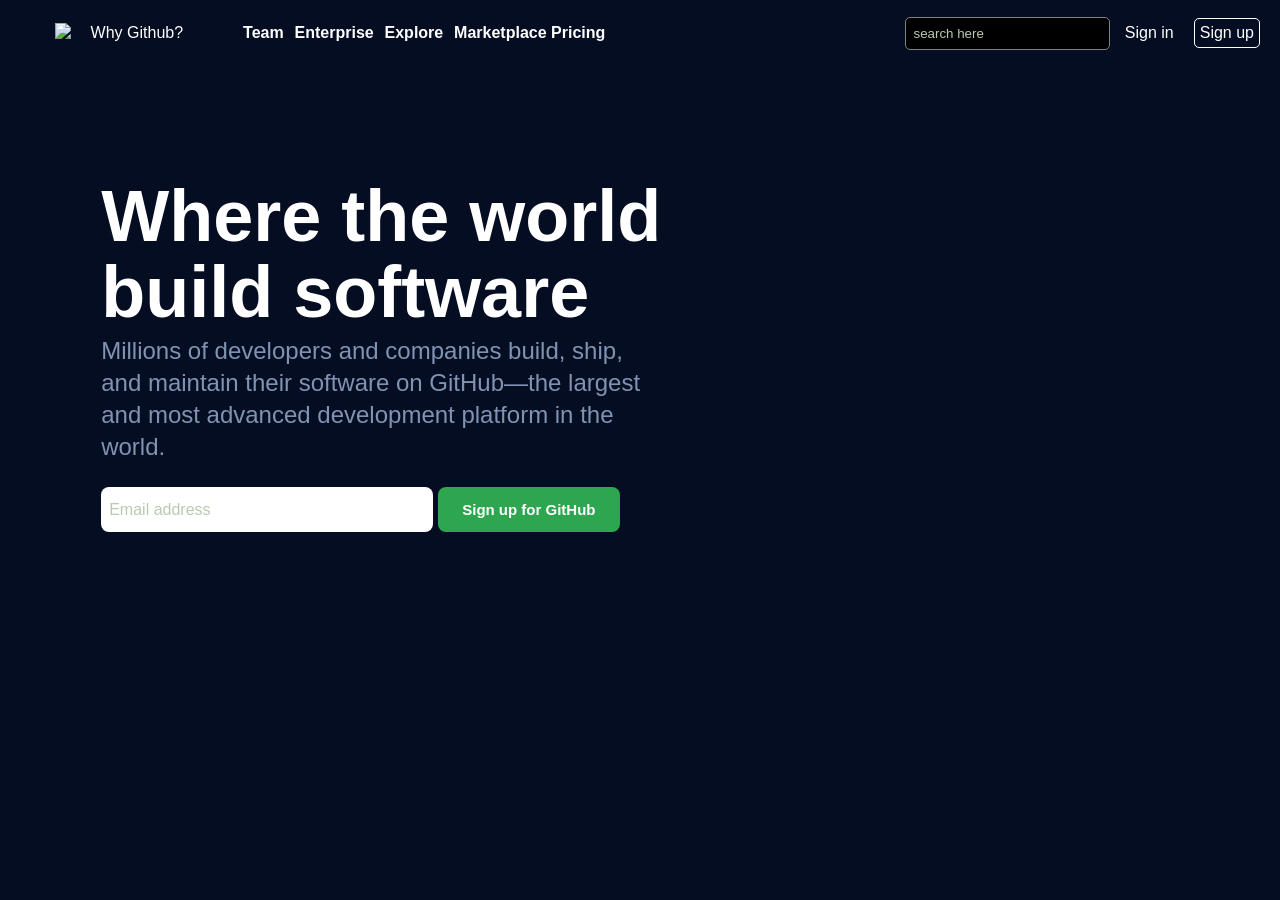
==== index.html @ ba2aca70 "github" ====
<!DOCTYPE html>
<html>
<head>
	<meta charset="utf-8">
	<meta name="viewport" content="width=device-width, initial-scale=1">
	<!-- Global site tag (gtag.js) - Google Analytics -->
	<script async src="https://www.googletagmanager.com/gtag/js?id=G-JNS5R1EDV7"></script>
	<script>
  	window.dataLayer = window.dataLayer || [];
  	function gtag(){dataLayer.push(arguments);}
  	gtag('js', new Date());

  	gtag('config', 'G-JNS5R1EDV7');
	</script>
	<link rel="stylesheet" type="text/css" href="./style/style.css">
	<link rel="stylesheet" type="text/css" href="./style/home.css">
	<script src="https://code.iconify.design/2/2.1.0/iconify.min.js"></script>

	<title></title>
</head>
<body>
	<div class="main_home">
		<div id="navbar" class="Home_navbar"> 
		<div id="logo">
			<a href="index.html"><img src="https://avatars.githubusercontent.com/u/9919?s=280&v=4"></a> 
		</div>
		<a href="">Why Github?</a>
		<div id="options"> 
			<ul id="list"> 
				<li><a href="">Team</a></li>
				<li><a href="">Enterprise</a></li>
				<li><a href="">Explore</a></li>
				<li><a href="expoler.html">Marketplace Pricing</a></li>
			</ul>
		</div>
		<div id="search">
			<input type="text" id="search-input" placeholder="search here"> 
		</div>

		<a href="signIn.html" id="sign_in">Sign in</a>
		<a href="signUp.html" id="sign_up">Sign up</a>

		</div>
		<div id="user_container">
				<div id="user_navbar">
					<ul>
						<li class="list-item active">
							<div>
								<span class="iconify" data-icon="akar-icons:book"></span>
								<span>Overview</span>
							</div>
						</li>
						<li class="list-item">
							<div>
								<span class="iconify" data-icon="octicon:repo-16"></span>
								<span>Repositories</span>

							</div>
						</li>
						<li class="list-item">
							<div>
								<span class="iconify" data-icon="octicon:table-16"></span>
								<span>Projects</span>
							</div>
						</li>
						<li class="list-item">
							<div>
								<span class="iconify" data-icon="octicon:package-16"></span>
								<span>Packages</span>
							</div>
						</li>
						<li class="list-item">
						<div>
							<span class="iconify" data-icon="ant-design:star-outlined"></span> 
							<span>Stars</span>
						</div>
					</li>
				</ul>
			</div>
		</div>
		<div id="container" class="home_main">
			<div class="home_des">
			
				<h1>Where the world build software</h1>
				<p>Millions of developers and companies build, ship, and maintain their software on GitHub—the largest and most 	advanced development platform in the world.
				</p>
				<div class="home_input"> 
					<input type="text" placeholder="Email address">
					<button>Sign up for GitHub</button>
				</div>
			</div>
			<div class="earth_video">
				<video playsinline autoplay muted loop>
  					<source src="./video/earth.mp4" type="video/mp4">
  					<source src="./video/earth.mp4" type="video/ogg">
					Your browser does not support the video tag.
				</video>	
			</div>
		</div>
	</div>	
</body>
</html>


<script type="module">
	import {getUser , appendData} from "./scripts/getUser.js"


	let input = document.querySelector("#search-input")
	let main = document.querySelector("#container")
	var response;
	input.addEventListener("keypress" , searchUser)

	let user_nav = document.querySelector("#user_navbar")
	let home_container = document.querySelector(".main_home")
	var home = document.querySelector(".home__con")
	async function searchUser(event){
		
			
			if(event.key == "Enter"){
				main.innerHTML = ""
				let query = input.value
				response = await getUser(query)
				console.log(response)
				console.log(response.message)
				if(response.message != "Not Found"){
					let {avatar_url} = response
					appendData(response , main , "Overview")
					user_nav.style.display = "block";
					home_container.classList.add("home_white")
				}else{
					main.innerHTML = '<img src="https://i.stack.imgur.com/Esppm.png" class="not_found">'
					user_nav.style.display = "none";
				}

				home.classList.remove("home__con")
			}
	}

	var items = document.querySelectorAll(".list-item")
	for(var i = 0 ; i < items.length ; i++){
		items[i].addEventListener("click" , function(){
			var cur = document.querySelector(".active")
			cur.classList.remove("active")
			this.classList.add("active")
			var text = this.innerText
			console.log(text)
			appendData(response , main , text)
			
			
			
		})
	}

</script>
---- style/style.css ----
@font-face {
  font-family:Segoe UI;
  src: url("Segoe UI.ttf");
}

body{
	margin: 0;
	font-family: Segoe UI , sans-serif;
	color:#24292f;
	font-size: 14px;
}

#navbar{
	display: flex;
	align-items:center;
	background-color: black;
	padding:8px;
	padding-right:20px;
	color:white;
	font-size:14px;
}
#logo{
	flex-basis:5%;
	text-align:right;
	padding-right:10px;
}
#logo img{
	width:60%;
}

#search{
	flex-basis:20%;
}
#search input{
	width:100%;
	padding:8px;
	background-color: black;
	border:1px solid grey;
	color: #fff;
	border-radius: 5px;
}
input::placeholder{
	color:#bac9b1;
}
#options{
	flex:1;
}
#profile-img{
	width: 30px;
	height:30px;
	border-radius:50%;
}
#list li{
	display: inline;
	margin-right:1%;
	list-type: none;
	font-weight:600;
}

a{
	color: #fff;
	text-decoration: none;
}


#user_navbar{
	border-bottom: 1px solid #d0d7de;
	margin-top: 2%;
	display: none;
}
#user_navbar ul{
	display: flex;
	gap: 30px;
	list-style: none;
	justify-content: center;
	margin: 0;
}
.list-item{
	border-bottom: 1px solid transparent;
	padding: 10px 8px;
	cursor: pointer;
}
.active{
	border-bottom: 2px solid orangered;
}
#user_navbar ul li > div{
	display: flex;
	align-items: center;
	gap:10px;
}


#container{
	display: flex;
	padding: 0px 50px;
}

.left_div{
	flex-basis: 20%;
	font-size: 14px;
}

.left_div h1{
	font-size: 26px;
	font-weight: 500;
	line-height: 1.25px;
}

.left_div p{
	font-size:20px;
	line-height: 24px;
	color:#57606a;
	vertical-align:baseline;
    letter-spacing:normal;
	word-spacing:0px;
	font-weight:300;
	font-style:normal;
	
}
.left_div img{
	width: 300px;
	height: 300px;
	border-radius: 50%;
	margin-top: -30px;
}

.left_div button{
	width: 100%;
	padding: 8px;
	border: 1px solid #ccc;
	border-radius: 8px;
	background-color:#f3f4f6;

}

.left_div div{
	display: flex;
	align-items: center;
	gap:5px;
}


.follow{
	margin-top: 20px;
	margin-bottom: 25px;
	color:#24292f;
	font-size:14px;
}

.follow span:not(:first-child){
	margin-right: -5px;
}
.follow span:last-child{
	margin-left: -5px;
}


.right_div{
	flex: 1;
	padding: 10px 20px;
	margin-left: 10px;
}

.right_div > p{
	font-size:16px;
	font-weight:400;
	margin:8px 0px 8px;
	line-height:24px;

}
.repo_div{
	display: flex;
	justify-content: space-between;
	align-items: center;
	font-weight: 600;
}

.repo_div > span:first-child:hover{
	text-decoration: underline;
	font-weight: 600;
}

.visibility{
	border: 1px solid #d0d7de;
	border-radius: 50px;
	display: flex;
	align-items: center;
	padding: 0px 7px;
	color: #57606a;
	line-height: 18px;
	font-size: 12px;
	font-weight: 500;
	text-transform: capitalize;
	
}

.repo_name{
	color:rgb(9, 105, 218);
}

.popular_repo{
	display: grid;
	grid-gap: 20px;
	grid-template-columns: repeat(2, 1fr);
}

.no_repo.popular_repo{
	display: block;
	text-align: center;
}
.no_repo.popular_repo p{
	font-size: 24px;
	font-weight: 600;
	line-height: 36px;
}
.popular_repo > div{
	border: 1px solid #d0d7de;
	padding:15px;
	border-radius: 7px;
}

.popular_repo p{
	font-size: 12px;
	margin: 0;
	margin-top:25px;
}



.contro{
	display: flex;
	justify-content: space-between;
}

.contro > div{
	flex: 1;
	padding: 10px;
	border: 1px solid #d0d7de;
	border-radius: 8px;
	margin-top: 3%;
	font-size: 14px;
}

.right_div img{
	width: 100%;
}

.contro ul{
	padding: 5px 10px;
	margin-left: 20px;
	flex-basis: 10%;
}
.contro ul li{
	list-style: none;
	margin-top: 10%;
	display: block;
	color: #57606a;
	padding: 10px;
	border-radius: 5px;
	font-size: 12px;
}

.contro ul li:first-child{
	background-color:#0969da;
	color: #fff;
}

.contro ul li:not(:first-child):hover{
	background-color: #f6f8fa;
}

.contro_des{
	display: flex;
	justify-content: space-between;
	padding: 5px 10px;
	padding-left: 25px;
	align-items: start;
	font-size: 13px;
	
}
.contro_des > div{
	display: flex;
	align-items: center;
	gap:3px;
}
.contro_des p{
	margin: 0;
}
.contro_des > div span{
	border:1px solid #d0d7de;
	width: 10px;
	height: 10px;
	border-radius:2px;
}


.foretgreen{
	background-color:#196127;
}
.seagreen{
	background-color: #239a3b;
}
.mediumseagreen{
	background-color: #7bc96f;
}
.palegreen{
	background-color:#c6e48b;
}
.lavender{
	background-color: #ebedf0;
}


.single_Repo_div{
	display: flex;
	border-bottom: 1px solid #d0d7de;
	justify-content: space-between;
	align-items: start;

}

.repo_item{
	padding:15px 0px;
}
.repo_item > div{
	display: flex;
	align-items: center;
	gap: 10px;
}
.repo_item > div .repo_name{
	font-size: 20px;
	font-weight: 600;
}
.repo_item p{
	font-size: 14px;
}
.repo_item + div{
	display: flex;
}
.single_Repo_div button{
	margin-top: 20%;
	padding:3px 8px;
	border: 1px solid #d0d7de;
	background-color: #f6f8fa;
}
.single_Repo_div button:first-child{
	display: flex;
	gap: 5px;
	align-items: center;
	border-top-left-radius: 6px;
	border-bottom-left-radius: 6px;
}
.single_Repo_div svg{
	font-size: 20px;
}
.single_Repo_div button:last-child{
	margin-left: -2px;
	border-top-right-radius: 6px;
	border-bottom-right-radius: 6px;
}

.repo_nav{
	display: flex;
	border-bottom: 1px solid #d0d7de;
	padding:10px 0px;
	padding-bottom: 15px;
	gap:5px;
}
.repo_nav input{
	flex: 1;
	padding:8px;
	border-radius: 5px;
	margin-right: 8px;
	border:1px solid #d0d7de;

}

.repo_nav input:focus{
	border:1px solid #0969da;
	outline: none;
	box-shadow: 0 0 0 3px rgba(9,105,218,0.3);
}

.repo_nav div{
	display: flex;
	align-items: center;
	justify-content: center;
	border: 1px solid #d0d7de;
	padding:0px 15px;
	border-radius: 5px;
	background-color: #f6f8fa;

}
.no_repo_list{
	text-align: center;
	font-size: 24px;
	font-weight: 600;
	line-height: 36px;
}
.packages{
	text-align: center;
}
.packages h1{
	font-size: 32px;
	font-weight:600;
}
.packages p{
	font-size:16px;
}

.packages_registry{
	display: flex;
	text-align: left;
	gap:18px;
}
.packages_registry > div{
	border: 1px solid #d0d7de;
	border-radius: 5px;
	padding:0px 20px 20px;
}
.packages_registry > div p{
	width: 90%;
	font-size:12px;
	font-weight:400;
	line-height: 18px;
	margin-top: 0px;
	color:#57606a;
}
.packages_registry button{
	border: 1px solid #d0d7de;
	padding:5px;
	border-radius: 5px;
	background-color: #f6f8fa;
}

.package_reg_header{
	margin-top: 5%;
	font-size: 20px !important;
}

.packages_registry > div > div h2{
	font-size: 20px;
	font-weight: 600;
}

.packages_registry > div > div{
	display: flex;
	align-items: center;
	gap:10px;
}
.packages_registry img{
	width: 20px;
	height: 20px;
}



.projects{
	padding:5px 0px;
}

.projects input{
	width: 95%;
	padding:7px;
	border-radius: 6px;
	border: 1px solid #d0d7de;
	background-color: #f6f8fa;
}
.project_div{
	border: 1px solid #d0d7de;
	text-align: center;
	height: 23vh;
	vertical-align: middle;
	margin-top: 20px;
	border-radius: 5px;
}
.mg{
	margin-right:6px;
}
.project_nav{
	display: flex;
	justify-content: space-between;
	border-bottom: 1px solid #d0d7de;
	padding: 15px 12px;
	padding-right: 25px;
	background-color: #f6f8fa;
}

.project_nav > div{
	display: flex;
	align-items: center;
	gap:5px;
}
.project_div h1{
	font-size: 24px;
	margin-top: 4%;
	font-weight:600;
	line-height:36px;
}

.star_header{
	display: flex;
	justify-content: space-between;
	font-size:20px;
	margin-bottom: 10px;
}

.star_header button{
	background-color:#2da44e;
	font-weight:600;
	padding:10px 16px;
	color: #fff;
	border-radius: 5px;
	border: 1px solid #d0d7de;

}
.star_link{
	padding: 10px 0px;
	display: flex;
	align-items: center;
	gap: 10px;
	font-size: 12px;
}

.star_link span:first-child{
	border: 1px solid seagreen;
	padding:3px 5px;
	border-radius:12px;
}
.star_des{
	display: flex;
	flex-direction: column;
	justify-content: center;
	border: 1px solid #d0d7de;
	text-align: center;
	height:40vh;
	border-radius: 5px;
}
.star_des svg{
	margin: 0 auto;
	font-size: 30px;
}
.star_des h3{
	font-size: 20px;
	font-weight: 600;
	line-height:30px;
	margin: 0;
}
.star_nav{
	display: flex;
    border-bottom: 1px solid #d0d7de;
    padding: 10px 0px;
    padding-bottom: 15px;
    gap: 5px;
}

.star_nav input{
	flex: 1;
	padding: 8px;
	border-radius: 5px;
	margin-right: 8px;
	border: 1px solid #d0d7de;
}
.star_nav div{
	display: flex;
	align-items: center;
	justify-content: center;
	padding: 0px 15px;
	border-radius: 5px;
	background-color: #f6f8fa;
	border: 1px solid #d0d7d6;
}

#profile_user{
	font-size: 20px;
	position: relative;
	cursor: pointer;
}
#profile_user svg{
	font-size: 20px;
}
.show_user_details{
	width:180px;
	/*height:500px;*/
	border: 1px solid #d0d7de;;
	position: absolute;
	right: 0;
	margin-right:3%;
	top:8%;
	background-color: #fff;
	display: none;
	border-radius: 8px;
	color: #333;
}




.show_user_details ul{
	list-style: none;
	border-bottom: 1px solid #d0d7de;
	padding-left: 15px;
	padding-bottom: 10px;
}
.show_user_details ul li{
	line-height: 25px;
}
.show_user_details > p{
	padding-left: 15px;
}
.show_user_details::after{
	content: "";
	/*border: solid black;*/
  border-width: 0 3px 3px 0;
  display: inline-block;
  padding: 6px;
  background-color: #fff;
  transform: rotate(-135deg);
  position: absolute;
  top:-5px;
  right: 5px;
}
.show_user{
	display: block;
}


.home__con#container{
	padding: 0;
	height:90vh;
}
.home_container{
	display: flex;
	width: 100%;
	background-color: #f6f8fa;
	padding: 0 20px;
	padding-left: 0;
}

.home_repo{
	flex-basis: 20%;
	padding: 15px 30px;
	background-color: #fff;

}


.home_Activity{
	flex: 1;
	padding:8px 25px;

}
.home_Activity > h3{
	font-weight: 400;
	margin-bottom: 0;
}
.Explore_repo{
	padding: 20px;
	flex-basis: 22%;
}
.Explore_repo h4{
	font-weight: 500;
}

.Explore_repo h3{
	margin: 0;
	font-size: 13px;
	font-weight:600;
}
.Explore_repo p{
	font-size: 12px;
	margin:8px 0px;
}

.Explore_repo > div{
	border-bottom: 1px solid #d0d7de;
	padding: 8px 0px;
	padding-bottom: 10px;
}
.Explore_repo a{
	color: black;
	font-size: 10px;
}
.home_Activity--main{
	padding-top: 2%;
	padding-bottom: 2%;
	border-bottom: 1px solid #d0d7de;
}
.home_Activity--head{
	display: flex;
	align-items: center;
	gap: 10px;
}
.home_activity--repo{
	border: 1px solid #d0d7de;
	display: flex;
	justify-content: space-between;
	background-color: #fff;
	width: 85%;
	margin: auto;
	margin-left:8%;
	padding:20px;
	margin-top: 10px;
	border-radius: 5px;
	font-size: 14px;

}
.home_activity--repo h3{
	margin-top: 0;
	font-weight: 600;
}
.home_activity--repo p{
	margin: 5px 0px;
	margin-top: -12px;
}

.home_activity--repo > div:last-child button{
	margin-top: 20%;
	padding:3px 8px;
	border: 1px solid #d0d7de;
	background-color: #f6f8fa;

}

.home_activity--repo > div:last-child button:last-child{
		margin-left: -5px;
		border-top-right-radius: 6px;
		border-bottom-right-radius: 6px;
}

.home_activity--repo > div:last-child button:first-child{
	border-top-left-radius: 6px;
	border-bottom-left-radius: 6px;
}




.home_repo > div > div{
	display: flex;
	align-items: center;
	justify-content: space-between;
}
.home_repo input{
	width: 95%;
	padding: 9px 8px;
	background-color: #f6f8fa;
	border: 1px solid #d0d7de;
	border-radius: 8px;
}

.home_repo button{
	padding:5px 12px;
	color: #fff;
	background-color: #2da44e;
	border: none;
	border-radius: 6px;
}
.home_repo p:last-child{
	font-size: 12px;
	padding-bottom: 20px;
	border-bottom: 1px solid #d0d7de;
}
.home_repo span{
	display: block;
	font-weight: 500;
	font-size: 15px;
	
}

.scroll{
	border:1px solid #d0d7de;
	width: 12px;
	padding: 1px;
	padding-top: 10px;
	background-color: #f1f1f1;
	text-align: center;
}

.scroll span{
	background-color:lightgray;
	height: 50vh;
	display: block;
}

.scroll .down{
	margin-top:210px;

}
.scroll .up{
	transform: rotate(-180deg);
}
b{
	font-weight:500;
}


.not_found{
	width: 200%;
	margin-top:2%;
}
---- style/home.css ----
@font-face {
  font-family:Segoe UI;
  src: url("Segoe UI.ttf");
}

body{
	margin: 0;
	font-family: Segoe UI , sans-serif;
	color:#24292f;
	font-size: 14px;	
}

.main_home{
	background-color: #040d21;
	height:100vh;
	color: #fff;
	background-image: url('https://github.githubassets.com/images/modules/site/home/hero-glow.svg');
	background-size: 180%;
	background-position: center;
	background-repeat: no-repeat;
   overflow: hidden;
}
.home_white.main_home{
	background-color: #fff;
	color:#24292f;
	background-image: none;
	overflow:auto;
}
.form_page{
	display: flex;
	flex-direction: column;
	align-items: center;
	margin-top: 2%;
}

.form_page > h1{
	font-size: 24px;
    font-weight: 300;
    letter-spacing: -0.5px;
    margin-top:2%;
}

.Home_navbar#navbar{
	background-color:transparent;
	gap: 20px;
	font-size:16px;
	position: relative;
	z-index:999;
}

.home_white #navbar{
	background-color: black;
}

.Home_navbar #logo{
	padding:0px;
}
.Home_navbar #search{
	flex-basis: 15%;
	margin-right:1%;
}

#sign_up{
	border: 1px solid #fff;
	padding:5px;
	border-radius: 5px;
}

.home_main{
	position: relative;
}
.home_des{
	width:45%;
	height: 100vh;
	margin-left:4%;
	margin-top: 5%;
	position: absolute;
	z-index: 11;
}
.home_des h1{
	font-size: 72px;
	line-height: 76px;
	margin-bottom: 5px;
}

.home_des p{
	font-size: 24px;
	line-height: 32px;
	padding-right:3%;
	color: #8193b2;
	margin-top: 5px;
}

.home_input{
	display: flex;
	width: 90%;
	height: 45px;
	gap:5px;
}
.home_input input{
	flex: 1;
	padding: 8px;
	border-radius: 8px;
	border:none;
	font-size: 16px;
}
.home_input button{
	flex-basis: 35%;
	border-radius: 8px;
	border: none;
	background-color:#2ea54f;
	color: #fff;
	font-weight: 600;
	font-size:15px;
}

.form{
	border: 1px solid hsla(210,18%,87%,1);
	width:20%;
	padding: 10px 17px;
	border-radius: 5px;
	padding-top:20px;
	background-color:#f6f8fa;
	margin: auto;
}
.form > *{
	display: block;
}

.form input{
	width:90%;
	padding:8px 10px;
	margin-bottom: 20px;
	margin-top:6px;
	border: 1px solid #d0d7de;
	border-radius: 6px;
}

.form label{
	display: flex;
	justify-content: space-between;
}

#submit{
	width: 100%;
	background-color: #2da44e;
	color: #fff;
	margin-bottom:8px;
	cursor: pointer;
}


.form input:focus{
	border:1px solid #0969da;
	outline: none;
	box-shadow: 0 0 0 3px rgba(9,105,218,0.3);
}

#submit:focus{
	border:none;
	box-shadow: none;
}

.form a{
	font-size: 12px;
	text-decoration: none;
	color:rgb(9, 105, 218);
}

.new_acc{
	border: 1px solid #d0d7de;
	width:20%;
	padding: 2px 15px;
	margin-top: 15px;
	border-radius: 5px;
	text-align: center;
}

.new_acc a{
	margin-left:8px;
	text-decoration: none;
	color:rgb(9, 105, 218);
}

.erro_div{
	border: 1px solid rgba(255,129,130,0.4);
	width:20%;
	padding:15px;
	border-radius: 5px;
	margin-bottom: 15px;
	background-color: #ffebe9;
	display: flex;
	justify-content: space-between;
	align-items: center;
	display: none;

}
.erro_div svg{
	font-size: 16px;
	color:#cf222e;
	cursor:pointer;
}
.erro_div p{
	margin: 0;
}


.git_policy{
	display: flex;
	gap:20px;
	list-style: none;
	font-size: 12px;
	margin: 0;
	padding: 0;
	margin-top: 6%;
	margin-bottom:8%;
}

.git_policy a{
	text-decoration: none;
	color:rgb(9, 105, 218);
}


.earth_video{
	position: absolute;
	z-index:1;
	margin-top: -10%;
	right: -10%;
}
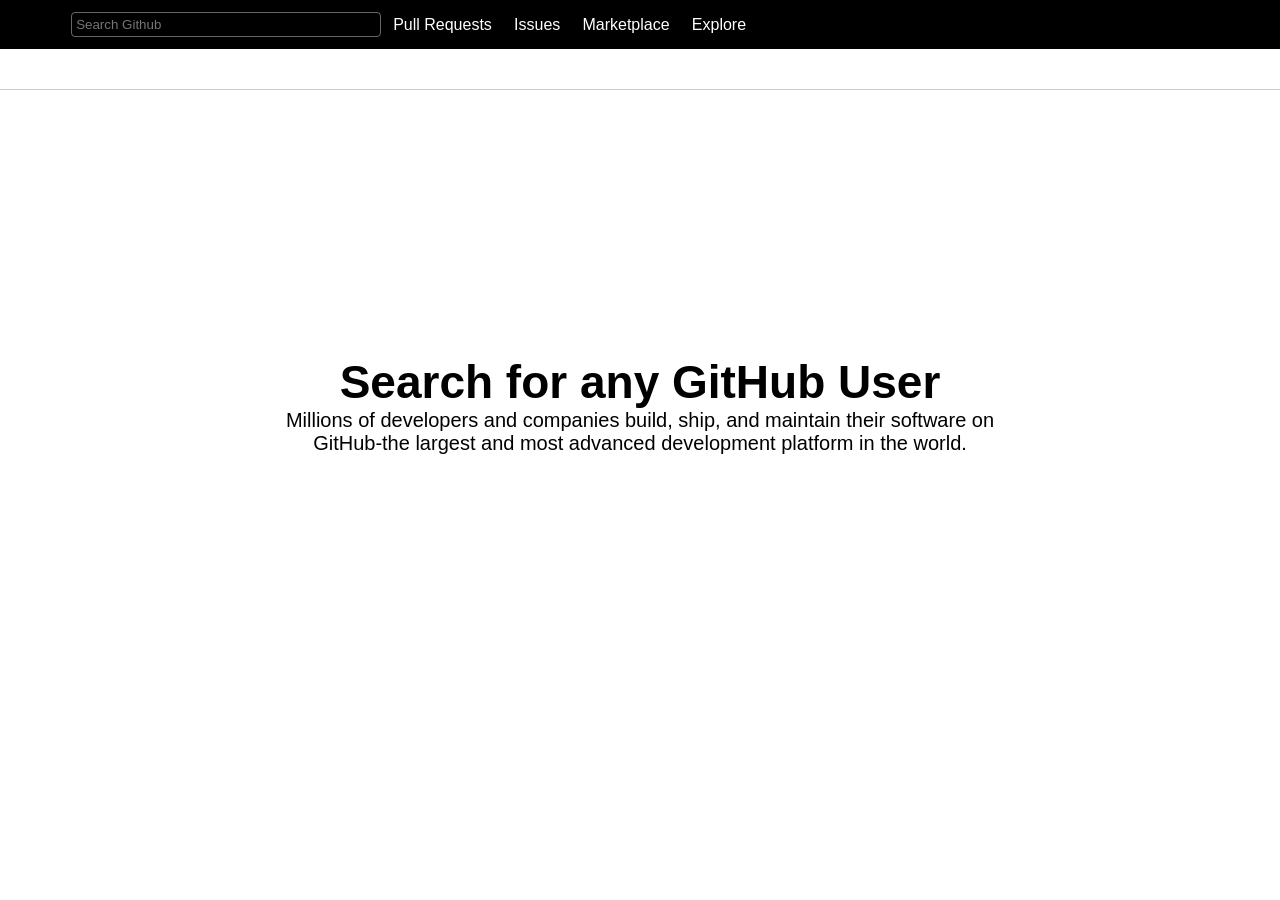
==== commit e32cdab2: "github done" ====
--- a/index.html
+++ b/index.html
@@ -1,155 +1,53 @@
 <!DOCTYPE html>
-<html>
-<head>
-	<meta charset="utf-8">
-	<meta name="viewport" content="width=device-width, initial-scale=1">
-	<!-- Global site tag (gtag.js) - Google Analytics -->
-	<script async src="https://www.googletagmanager.com/gtag/js?id=G-JNS5R1EDV7"></script>
-	<script>
-  	window.dataLayer = window.dataLayer || [];
-  	function gtag(){dataLayer.push(arguments);}
-  	gtag('js', new Date());
+<html lang="en">
+  <head>
+    <meta charset="UTF-8" />
+    <meta http-equiv="X-UA-Compatible" content="IE=edge" />
+    <meta name="viewport" content="width=device-width, initial-scale=1.0" />
+    <link
+      rel="mask-icon"
+      href="https://github.githubassets.com/pinned-octocat.svg"
+      color="#000000"
+    />
+    <link
+      rel="alternate icon"
+      class="js-site-favicon"
+      type="image/png"
+      href="https://github.githubassets.com/favicons/favicon.png"
+    />
+    <link
+      rel="icon"
+      class="js-site-favicon"
+      type="image/svg+xml"
+      href="https://github.githubassets.com/favicons/favicon.svg"
+    />
 
-  	gtag('config', 'G-JNS5R1EDV7');
-	</script>
-	<link rel="stylesheet" type="text/css" href="./style/style.css">
-	<link rel="stylesheet" type="text/css" href="./style/home.css">
-	<script src="https://code.iconify.design/2/2.1.0/iconify.min.js"></script>
+    <link
+      rel="stylesheet"
+      href="https://cdnjs.cloudflare.com/ajax/libs/font-awesome/6.1.1/css/all.min.css"
+      integrity="sha512-KfkfwYDsLkIlwQp6LFnl8zNdLGxu9YAA1QvwINks4PhcElQSvqcyVLLD9aMhXd13uQjoXtEKNosOWaZqXgel0g=="
+      crossorigin="anonymous"
+      referrerpolicy="no-referrer"
+    />
+    <link rel="stylesheet" href="./styles/style.css" />
+    <title>GitHub</title>
+  </head>
+  <body>
+    <div id="header"></div>
+    <div id="tab"></div>
+    <main>
+      <h1>Search for any GitHub User</h1>
+      <p>
+        Millions of developers and companies build, ship, and maintain their
+        software on GitHub-the largest and most advanced development platform in
+        the world.
+      </p>
+    </main>
+    <div id="container">
+      <div class="left"></div>
+      <div class="right"></div>
+    </div>
 
-	<title></title>
-</head>
-<body>
-	<div class="main_home">
-		<div id="navbar" class="Home_navbar"> 
-		<div id="logo">
-			<a href="index.html"><img src="https://avatars.githubusercontent.com/u/9919?s=280&v=4"></a> 
-		</div>
-		<a href="">Why Github?</a>
-		<div id="options"> 
-			<ul id="list"> 
-				<li><a href="">Team</a></li>
-				<li><a href="">Enterprise</a></li>
-				<li><a href="">Explore</a></li>
-				<li><a href="expoler.html">Marketplace Pricing</a></li>
-			</ul>
-		</div>
-		<div id="search">
-			<input type="text" id="search-input" placeholder="search here"> 
-		</div>
-
-		<a href="signIn.html" id="sign_in">Sign in</a>
-		<a href="signUp.html" id="sign_up">Sign up</a>
-
-		</div>
-		<div id="user_container">
-				<div id="user_navbar">
-					<ul>
-						<li class="list-item active">
-							<div>
-								<span class="iconify" data-icon="akar-icons:book"></span>
-								<span>Overview</span>
-							</div>
-						</li>
-						<li class="list-item">
-							<div>
-								<span class="iconify" data-icon="octicon:repo-16"></span>
-								<span>Repositories</span>
-
-							</div>
-						</li>
-						<li class="list-item">
-							<div>
-								<span class="iconify" data-icon="octicon:table-16"></span>
-								<span>Projects</span>
-							</div>
-						</li>
-						<li class="list-item">
-							<div>
-								<span class="iconify" data-icon="octicon:package-16"></span>
-								<span>Packages</span>
-							</div>
-						</li>
-						<li class="list-item">
-						<div>
-							<span class="iconify" data-icon="ant-design:star-outlined"></span> 
-							<span>Stars</span>
-						</div>
-					</li>
-				</ul>
-			</div>
-		</div>
-		<div id="container" class="home_main">
-			<div class="home_des">
-			
-				<h1>Where the world build software</h1>
-				<p>Millions of developers and companies build, ship, and maintain their software on GitHub—the largest and most 	advanced development platform in the world.
-				</p>
-				<div class="home_input"> 
-					<input type="text" placeholder="Email address">
-					<button>Sign up for GitHub</button>
-				</div>
-			</div>
-			<div class="earth_video">
-				<video playsinline autoplay muted loop>
-  					<source src="./video/earth.mp4" type="video/mp4">
-  					<source src="./video/earth.mp4" type="video/ogg">
-					Your browser does not support the video tag.
-				</video>	
-			</div>
-		</div>
-	</div>	
-</body>
+    <script type="module" src="./script/index.js"></script>
+  </body>
 </html>
-
-
-<script type="module">
-	import {getUser , appendData} from "./scripts/getUser.js"
-
-
-	let input = document.querySelector("#search-input")
-	let main = document.querySelector("#container")
-	var response;
-	input.addEventListener("keypress" , searchUser)
-
-	let user_nav = document.querySelector("#user_navbar")
-	let home_container = document.querySelector(".main_home")
-	var home = document.querySelector(".home__con")
-	async function searchUser(event){
-		
-			
-			if(event.key == "Enter"){
-				main.innerHTML = ""
-				let query = input.value
-				response = await getUser(query)
-				console.log(response)
-				console.log(response.message)
-				if(response.message != "Not Found"){
-					let {avatar_url} = response
-					appendData(response , main , "Overview")
-					user_nav.style.display = "block";
-					home_container.classList.add("home_white")
-				}else{
-					main.innerHTML = '<img src="https://i.stack.imgur.com/Esppm.png" class="not_found">'
-					user_nav.style.display = "none";
-				}
-
-				home.classList.remove("home__con")
-			}
-	}
-
-	var items = document.querySelectorAll(".list-item")
-	for(var i = 0 ; i < items.length ; i++){
-		items[i].addEventListener("click" , function(){
-			var cur = document.querySelector(".active")
-			cur.classList.remove("active")
-			this.classList.add("active")
-			var text = this.innerText
-			console.log(text)
-			appendData(response , main , text)
-			
-			
-			
-		})
-	}
-
-</script>
--- a/styles/style.css
+++ b/styles/style.css
@@ -0,0 +1,295 @@
+* {
+  margin: 0;
+  padding: 0;
+}
+
+body {
+  margin: 0px;
+  font-family: -apple-system, BlinkMacSystemFont, "Segoe UI", Roboto, Oxygen,
+    Ubuntu, Cantarell, "Open Sans", "Helvetica Neue", sans-serif;
+  overflow-x: hidden;
+}
+
+#header {
+  display: flex;
+  align-items: center;
+  background-color: black;
+  color: white;
+}
+
+a {
+  text-decoration: none;
+  color: white;
+}
+
+#logo {
+  width: 5%;
+  text-align: right;
+}
+
+#logo img {
+  width: 50%;
+  border-radius: 80%;
+  padding: 9px;
+}
+
+#search {
+  padding: 12px;
+}
+
+#search > input {
+  background: transparent;
+  border: 1px solid rgba(255, 255, 255, 0.4);
+  padding: 4px;
+  width: 300px;
+  border-radius: 4px;
+  color: #fff;
+  transition: width 250ms ease;
+}
+
+#search > input:focus {
+  background-color: #fff;
+  color: #111;
+  width: 400px;
+}
+
+ul {
+  padding-left: 0px;
+}
+
+#list li {
+  display: inline;
+  margin-right: 2%;
+  cursor: pointer;
+}
+
+#options {
+  width: 75%;
+}
+
+#main {
+  padding: 3%;
+}
+
+main {
+  height: 70vh;
+  width: 60%;
+  margin: auto;
+  display: grid;
+  place-content: center;
+  text-align: center;
+}
+
+main h1 {
+  font-size: 46px;
+}
+
+main p {
+  font-size: 20px;
+}
+
+#tab {
+  position: sticky;
+  top: 0;
+  left: 0;
+  background-color: #fff;
+  width: 100%;
+  display: flex;
+  justify-content: center;
+  padding-top: 40px;
+  border-bottom: 1px solid rgba(0, 0, 0, 0.2);
+}
+
+#tab > .is_active {
+  border-bottom: 2px solid #fd8c73;
+}
+
+#tab > div {
+  padding: 0px 16px 20px 16px;
+  display: flex;
+  align-items: center;
+  justify-content: center;
+  font-size: 14px;
+  color: rgba(0, 0, 0, 0.8);
+  cursor: pointer;
+}
+
+#tab > div > span {
+  margin-left: 4px;
+  padding: 0 6px;
+  font-size: 12px;
+  font-weight: 500;
+  line-height: 18px;
+  color: #24292f;
+  text-align: center;
+  border: 1px solid rgba(0, 0, 0, 0);
+  border-radius: 2em;
+  background-color: rgba(175, 184, 193, 0.2);
+}
+
+#tab > div > svg {
+  padding-right: 8px;
+}
+
+#container {
+  display: flex;
+  width: 80%;
+  margin: auto;
+}
+
+#container > .left {
+  width: 296px;
+}
+
+#container > .left > div > img {
+  position: relative;
+  top: -26px;
+  height: 296px;
+  width: 296px;
+  border-radius: 50%;
+  border: 1px solid #d0d7de;
+  box-shadow: 0 0 0 1px rgba(27, 31, 36, 0.15);
+}
+
+#container > .left > div > h4 {
+  font-size: 26px;
+  margin-top: -20px;
+  font-weight: 500;
+}
+
+#container > .left > div > h4 + p {
+  font-size: 20px;
+  font-style: normal;
+  font-weight: 300;
+  color: #57606a;
+}
+
+#container > .left > div > p + p {
+  padding: 16px 0px;
+  font-size: 16px;
+}
+
+#container > .left > div > span {
+  font-size: 14px;
+}
+
+#container > .left > div > span + span {
+  padding-left: 6px;
+}
+
+#container > .left > div > span + span::before {
+  content: "•";
+  margin: 0 6px;
+}
+
+#container > .left > div > span > i,
+#container > .left > div > p > i {
+  color: #57606a;
+  margin-right: 6px;
+}
+
+#container > .left > div > span + p {
+  margin-top: 16px;
+  font-size: 14px;
+}
+
+#container > .left > div > span > a {
+  color: #111;
+  font-size: 14px;
+}
+
+#container > .left > div > span > i {
+  font-size: 12px;
+}
+
+#container > .right {
+  width: 100%;
+}
+
+#container > .right > div {
+  width: 90%;
+  margin: auto;
+  display: flex;
+  padding: 40px 0px;
+  justify-content: space-between;
+  border-bottom: 1px solid hsla(210, 18%, 87%, 1);
+}
+
+#container > .right > div > div > div {
+  display: flex;
+  align-items: center;
+}
+
+#container > .right > div > div > h4 > a {
+  color: #0969da;
+  font-size: 20px;
+  font-weight: 600;
+  margin-bottom: 12px;
+}
+
+#container > .right > div > div:nth-child(2) {
+  text-align: right;
+}
+
+#container > .right > div > div > h4 + p {
+  font-size: 16px;
+  font-weight: 400;
+  margin-bottom: 12px;
+  color: #57606a;
+}
+
+#container > .right > div > div > h4 > span {
+  color: #57606a;
+  margin-left: 4px;
+  border: 1px solid #d0d7de;
+  padding: 0 7px;
+  font-size: 12px;
+  font-weight: 500;
+  border-radius: 2em;
+  text-transform: capitalize;
+}
+
+#container > .right > div > div > div > p {
+  margin-right: 16px;
+  font-size: 12px;
+}
+
+#container > .right > div > div > span > svg {
+  margin-top: 20px;
+}
+
+#container > .right > div > div > div > p:nth-child(1) > span {
+  position: relative;
+  padding: 0px 4px 0px 12px;
+  border-radius: 50%;
+  margin-right: 4px;
+  z-index: -1;
+}
+
+#container > .right > div > div > p > span:nth-child(1) {
+  border-bottom-left-radius: 6px !important;
+  border-top-left-radius: 6px !important;
+  padding: 3px 12px;
+  font-size: 14px;
+  color: #24292f;
+  cursor: pointer;
+  background-color: #f6f8fa;
+  border: 1px solid rgba(27, 31, 36, 0.15);
+  box-shadow: 0 1px 0 rgba(27, 31, 36, 0.04),
+    inset 0 1px 0 rgba(255, 255, 255, 0.25);
+  transition: 0.2s cubic-bezier(0.3, 0, 0.5, 1);
+}
+
+#container > .right > div > div > p > span:nth-child(2) {
+  border-bottom-right-radius: 6px !important;
+  border-top-right-radius: 6px !important;
+  padding: 3px 12px;
+  font-size: 14px;
+  color: #24292f;
+  cursor: pointer;
+  background-color: #f6f8fa;
+  border: 1px solid rgba(27, 31, 36, 0.15);
+  box-shadow: 0 1px 0 rgba(27, 31, 36, 0.04),
+    inset 0 1px 0 rgba(255, 255, 255, 0.25);
+  transition: 0.2s cubic-bezier(0.3, 0, 0.5, 1);
+}
